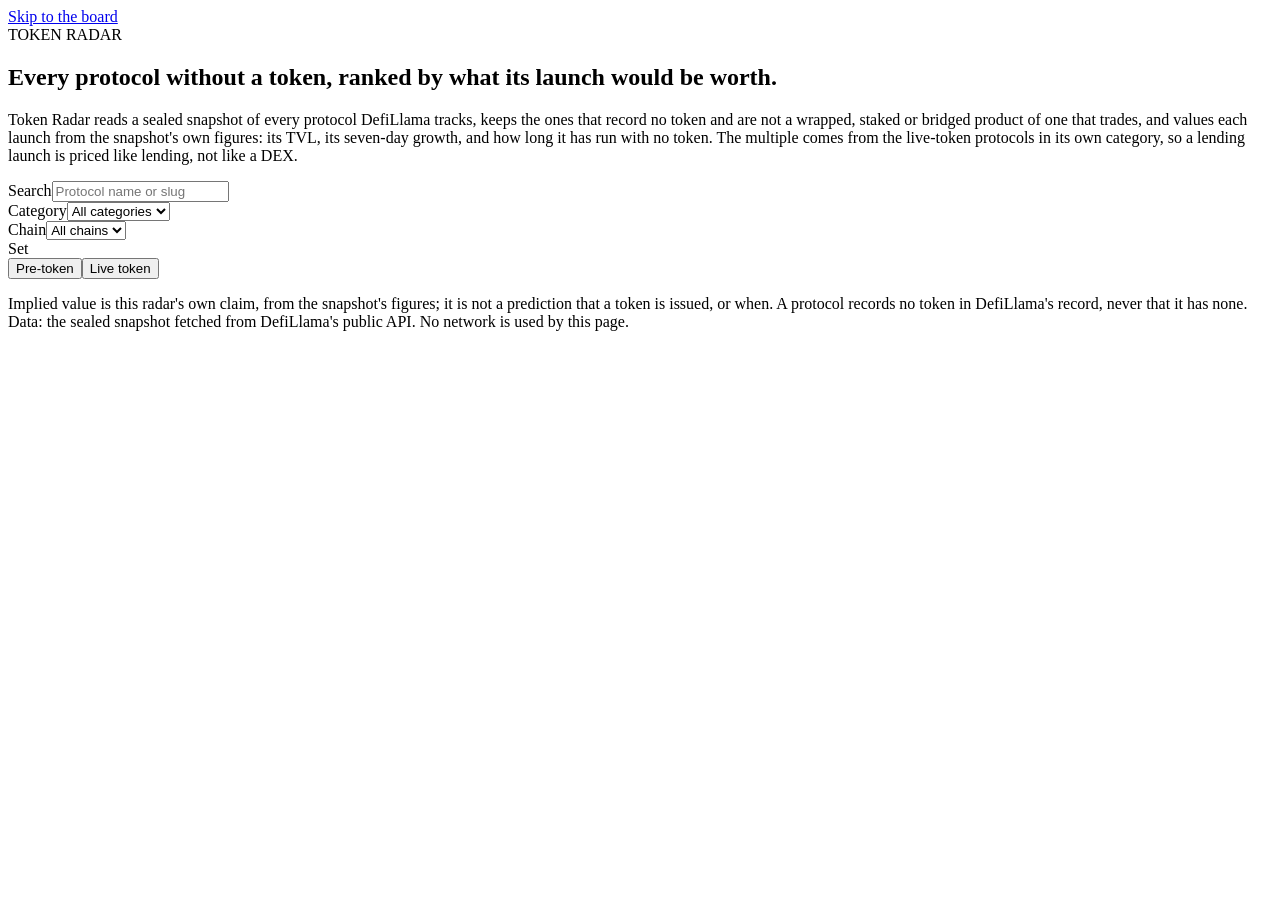
==== dashboard/index.html @ 353075a0 "Token Radar entry: dashboard/index.html" ====
<!doctype html>
<html lang="en">
<head>
<meta charset="utf-8">
<meta name="viewport" content="width=device-width, initial-scale=1">
<title>Token Radar — pre-token protocols, ranked by implied value</title>
<link rel="stylesheet" href="app.css">
</head>
<body>
<a class="skip" href="#board">Skip to the board</a>
<div class="shell">
  <header class="top">
    <div class="brand"><span class="mark" aria-hidden="true"></span><span class="brand-name">TOKEN&nbsp;RADAR</span></div>
    <div class="top-meta" id="top-meta"></div>
  </header>
  <section class="lede">
    <div>
      <h1>Every protocol without a token, ranked by what its launch would be worth.</h1>
      <p>Token Radar reads a sealed snapshot of every protocol DefiLlama tracks, keeps the ones that record no token and are not a wrapped, staked or bridged product of one that trades, and values each launch from the snapshot's own figures: its TVL, its seven-day growth, and how long it has run with no token. The multiple comes from the live-token protocols in its own category, so a lending launch is priced like lending, not like a DEX.</p>
    </div>
    <div class="facts" id="facts"></div>
  </section>
  <section class="model" id="model" aria-label="How the value is worked out"></section>
  <div class="controls" id="controls">
    <div class="field"><label for="q">Search</label><input id="q" type="search" placeholder="Protocol name or slug" autocomplete="off"></div>
    <div class="field"><label for="category">Category</label><select id="category"><option value="all">All categories</option></select></div>
    <div class="field"><label for="chain">Chain</label><select id="chain"><option value="all">All chains</option></select></div>
    <div class="field"><label for="set">Set</label><div class="tabs" role="group" aria-label="Set"><button type="button" data-set="pre-token" aria-pressed="true">Pre-token</button><button type="button" data-set="live" aria-pressed="false">Live token</button></div></div>
    <span class="count" id="count"></span>
  </div>
  <main class="panel" id="board" tabindex="-1">
    <div class="table-wrap"><table id="table">
      <thead><tr id="head-row"></tr></thead>
      <tbody id="rows"></tbody>
    </table></div>
    <div class="empty" id="empty" hidden><h2>No protocol matches</h2><p>Loosen the search or the filters.</p><button class="button primary" type="button" id="clear">Clear the filters</button></div>
  </main>
  <section class="model" id="comps" aria-label="The comps behind the multiples"></section>
  <footer class="foot"><p>Implied value is this radar's own claim, from the snapshot's figures; it is not a prediction that a token is issued, or when. A protocol records no token in DefiLlama's record, never that it has none. Data: the sealed snapshot fetched from DefiLlama's public API. No network is used by this page.</p></footer>
</div>
<aside class="detail" id="detail" hidden aria-label="Protocol detail"></aside>
<script src="../data.js"></script>
<script src="app.js"></script>
</body>
</html>
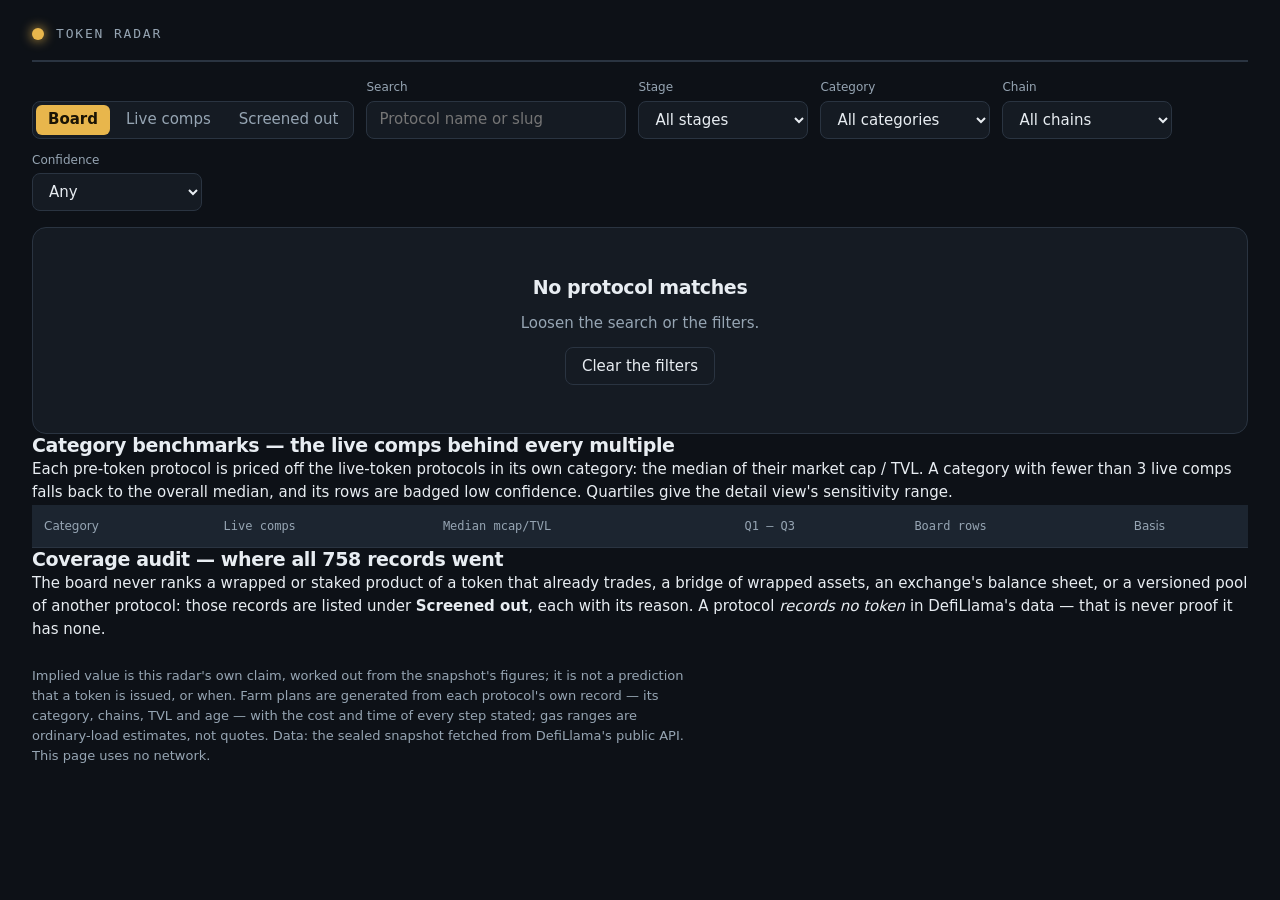
==== commit a1120920: "Token Radar entry: dashboard/index.html" ====
--- a/dashboard/index.html
+++ b/dashboard/index.html
@@ -3,42 +3,61 @@
 <head>
 <meta charset="utf-8">
 <meta name="viewport" content="width=device-width, initial-scale=1">
-<title>Token Radar — pre-token protocols, ranked by implied value</title>
+<title>Token Radar — every pre-token protocol, ranked by implied value</title>
 <link rel="stylesheet" href="app.css">
 </head>
 <body>
-<a class="skip" href="#board">Skip to the board</a>
 <div class="shell">
   <header class="top">
-    <div class="brand"><span class="mark" aria-hidden="true"></span><span class="brand-name">TOKEN&nbsp;RADAR</span></div>
+    <div class="brand"><span class="mark" aria-hidden="true"></span><span class="brand-name">TOKEN&nbsp;RADAR</span><span class="ver" id="ver"></span></div>
     <div class="top-meta" id="top-meta"></div>
   </header>
-  <section class="lede">
-    <div>
-      <h1>Every protocol without a token, ranked by what its launch would be worth.</h1>
-      <p>Token Radar reads a sealed snapshot of every protocol DefiLlama tracks, keeps the ones that record no token and are not a wrapped, staked or bridged product of one that trades, and values each launch from the snapshot's own figures: its TVL, its seven-day growth, and how long it has run with no token. The multiple comes from the live-token protocols in its own category, so a lending launch is priced like lending, not like a DEX.</p>
+
+  <section class="kpis" id="kpis" aria-label="Coverage and totals"></section>
+
+  <section class="modelstrip" id="modelstrip" aria-label="How the value is worked out"></section>
+
+  <section class="alerts" id="alerts" aria-label="Radar alerts"></section>
+
+  <div class="controls" id="controls">
+    <div class="tabs" role="group" aria-label="View">
+      <button type="button" data-view="board" aria-pressed="true">Board</button>
+      <button type="button" data-view="live" aria-pressed="false">Live comps</button>
+      <button type="button" data-view="screened" aria-pressed="false">Screened out</button>
     </div>
-    <div class="facts" id="facts"></div>
-  </section>
-  <section class="model" id="model" aria-label="How the value is worked out"></section>
-  <div class="controls" id="controls">
-    <div class="field"><label for="q">Search</label><input id="q" type="search" placeholder="Protocol name or slug" autocomplete="off"></div>
+    <div class="field grow"><label for="q">Search</label><input id="q" type="search" placeholder="Protocol name or slug" autocomplete="off"></div>
+    <div class="field"><label for="stage">Stage</label><select id="stage"><option value="all">All stages</option><option value="watchlist">Watchlist</option><option value="early">Early</option></select></div>
     <div class="field"><label for="category">Category</label><select id="category"><option value="all">All categories</option></select></div>
     <div class="field"><label for="chain">Chain</label><select id="chain"><option value="all">All chains</option></select></div>
-    <div class="field"><label for="set">Set</label><div class="tabs" role="group" aria-label="Set"><button type="button" data-set="pre-token" aria-pressed="true">Pre-token</button><button type="button" data-set="live" aria-pressed="false">Live token</button></div></div>
+    <div class="field"><label for="conf">Confidence</label><select id="conf"><option value="all">Any</option><option value="high">High</option><option value="medium">Medium</option><option value="low">Low</option></select></div>
     <span class="count" id="count"></span>
   </div>
-  <main class="panel" id="board" tabindex="-1">
+
+  <main class="panel" id="board-panel">
     <div class="table-wrap"><table id="table">
       <thead><tr id="head-row"></tr></thead>
       <tbody id="rows"></tbody>
     </table></div>
-    <div class="empty" id="empty" hidden><h2>No protocol matches</h2><p>Loosen the search or the filters.</p><button class="button primary" type="button" id="clear">Clear the filters</button></div>
+    <div class="empty" id="empty" hidden><h2>No protocol matches</h2><p>Loosen the search or the filters.</p><button class="button" type="button" id="clear">Clear the filters</button></div>
   </main>
-  <section class="model" id="comps" aria-label="The comps behind the multiples"></section>
-  <footer class="foot"><p>Implied value is this radar's own claim, from the snapshot's figures; it is not a prediction that a token is issued, or when. A protocol records no token in DefiLlama's record, never that it has none. Data: the sealed snapshot fetched from DefiLlama's public API. No network is used by this page.</p></footer>
+
+  <section class="below">
+    <div class="card" id="comps-card">
+      <h2>Category benchmarks — the live comps behind every multiple</h2>
+      <p class="note">Each pre-token protocol is priced off the live-token protocols in its own category: the median of their market cap / TVL. A category with fewer than 3 live comps falls back to the overall median, and its rows are badged low confidence. Quartiles give the detail view's sensitivity range.</p>
+      <div class="table-wrap"><table id="comps-table"><thead><tr><th>Category</th><th class="num">Live comps</th><th class="num">Median mcap/TVL</th><th class="num">Q1 – Q3</th><th class="num">Board rows</th><th>Basis</th></tr></thead><tbody id="comps-rows"></tbody></table></div>
+    </div>
+    <div class="card" id="audit-card">
+      <h2>Coverage audit — where all 758 records went</h2>
+      <p class="note" id="audit-note"></p>
+      <p class="note">The board never ranks a wrapped or staked product of a token that already trades, a bridge of wrapped assets, an exchange's balance sheet, or a versioned pool of another protocol: those records are listed under <b>Screened out</b>, each with its reason. A protocol <i>records no token</i> in DefiLlama's data — that is never proof it has none.</p>
+    </div>
+  </section>
+
+  <footer class="foot"><p>Implied value is this radar's own claim, worked out from the snapshot's figures; it is not a prediction that a token is issued, or when. Farm plans are generated from each protocol's own record — its category, chains, TVL and age — with the cost and time of every step stated; gas ranges are ordinary-load estimates, not quotes. Data: the sealed snapshot fetched from DefiLlama's public API. This page uses no network.</p></footer>
 </div>
 <aside class="detail" id="detail" hidden aria-label="Protocol detail"></aside>
+<div class="scrim" id="scrim" hidden></div>
 <script src="../data.js"></script>
 <script src="app.js"></script>
 </body>
--- a/dashboard/app.css
+++ b/dashboard/app.css
@@ -0,0 +1,117 @@
+/* Token Radar's theme: a dark desk. Four palette values, two radii, two families; everything else
+   is spacing, a hairline and a type step. */
+:root {
+  --canvas: #0d1117;
+  --surface: #151b23;
+  --surface-2: #1c2530;
+  --ink: #e8edf2;
+  --muted: #96a5b3;
+  --border: #2a3441;
+  --accent: #e8b64c;
+  --accent-ink: #1a1405;
+  --green: #3fb27f;
+  --red: #e0655a;
+  --radius-control: 8px;
+  --radius-panel: 14px;
+  --font-body: system-ui, -apple-system, "Segoe UI", sans-serif;
+  --font-num: ui-monospace, "SF Mono", Menlo, Consolas, monospace;
+  --s1: 4px; --s2: 8px; --s3: 12px; --s4: 16px; --s5: 24px; --s6: 32px; --s7: 48px;
+}
+* { box-sizing: border-box; }
+html { color-scheme: dark; }
+body { margin: 0; background: var(--canvas); color: var(--ink); font: 400 15px/1.55 var(--font-body); text-wrap: pretty; }
+h1, h2, h3 { margin: 0; letter-spacing: -0.02em; text-wrap: balance; }
+h1 { font-size: clamp(26px, 4vw, 36px); line-height: 1.12; font-weight: 650; }
+h2 { font-size: 19px; line-height: 1.25; font-weight: 600; }
+h3 { font-size: 15px; line-height: 1.3; font-weight: 600; }
+p { margin: 0; }
+button, input, select { font: inherit; color: inherit; }
+button { cursor: pointer; }
+a { color: var(--accent); }
+.skip { position: absolute; left: -9999px; top: 0; padding: var(--s2) var(--s4); background: var(--surface); border: 1px solid var(--border); z-index: 30; }
+.skip:focus { left: var(--s4); top: var(--s4); }
+:focus-visible { outline: 2px solid var(--accent); outline-offset: 2px; }
+.shell { max-width: 1280px; margin: 0 auto; padding: var(--s5) var(--s6) var(--s7); }
+.top { display: flex; align-items: flex-start; justify-content: space-between; gap: var(--s5); padding-bottom: var(--s4); border-bottom: 1px solid var(--border); }
+.brand { display: flex; align-items: center; gap: var(--s3); }
+.mark { width: 12px; height: 12px; border-radius: 50%; background: var(--accent); flex: none; box-shadow: 0 0 12px var(--accent); }
+.brand-name { font-family: var(--font-num); font-size: 13px; letter-spacing: 0.14em; color: var(--muted); }
+.top-meta { display: flex; flex-wrap: wrap; gap: var(--s2) var(--s4); justify-content: flex-end; color: var(--muted); font-size: 13px; }
+.top-meta span { white-space: nowrap; }
+.top-meta b { color: var(--ink); font-weight: 600; }
+.lede { display: grid; grid-template-columns: minmax(0, 1.4fr) minmax(280px, 0.6fr); gap: var(--s6); padding: var(--s6) 0 var(--s5); }
+.lede p { color: var(--muted); max-width: 62ch; margin-top: var(--s3); font-size: 15.5px; }
+.facts { display: grid; gap: var(--s2); align-content: start; border-left: 1px solid var(--border); padding-left: var(--s5); }
+.fact { display: flex; align-items: baseline; justify-content: space-between; gap: var(--s3); }
+.fact b { font-family: var(--font-num); font-size: 16px; font-weight: 600; color: var(--ink); }
+.fact span { color: var(--muted); font-size: 13px; }
+.controls { display: flex; flex-wrap: wrap; align-items: end; gap: var(--s3); padding: var(--s4) 0; border-top: 1px solid var(--border); }
+.field { display: grid; gap: var(--s1); }
+.field label { color: var(--muted); font-size: 12px; }
+.field input, .field select { min-height: 38px; padding: 0 var(--s3); border: 1px solid var(--border); border-radius: var(--radius-control); background: var(--surface); min-width: 170px; }
+.field input:focus, .field select:focus { border-color: var(--accent); outline: none; }
+.field input { min-width: 260px; }
+.tabs { display: flex; gap: var(--s1); padding: 3px; border: 1px solid var(--border); border-radius: var(--radius-control); background: var(--surface); }
+.tabs button { min-height: 30px; padding: 0 var(--s3); border: 0; border-radius: 6px; background: transparent; color: var(--muted); }
+.tabs button[aria-pressed="true"] { background: var(--accent); color: var(--accent-ink); font-weight: 600; }
+.count { margin-left: auto; color: var(--muted); font-size: 13px; align-self: center; }
+.panel { background: var(--surface); border: 1px solid var(--border); border-radius: var(--radius-panel); overflow: hidden; }
+.table-wrap { overflow-x: auto; }
+table { width: 100%; border-collapse: collapse; font-size: 14px; }
+th, td { padding: var(--s3); border-bottom: 1px solid var(--border); text-align: left; vertical-align: middle; }
+th { color: var(--muted); font-size: 12px; font-weight: 500; white-space: nowrap; background: var(--surface-2); }
+th button { display: inline-flex; align-items: center; gap: var(--s1); border: 0; background: none; padding: 0; color: inherit; font: inherit; }
+th button:hover { color: var(--ink); }
+tbody tr { cursor: pointer; }
+tbody tr:hover { background: var(--surface-2); }
+tbody tr[data-selected="true"] { background: #232c1e; }
+.num { font-family: var(--font-num); font-variant-numeric: tabular-nums; white-space: nowrap; }
+.name { display: grid; gap: 2px; }
+.name b { font-weight: 600; }
+.sub { color: var(--muted); font-size: 12px; }
+.pos { color: var(--green); }
+.neg { color: var(--red); }
+.bar { width: 120px; height: 6px; border-radius: 3px; background: var(--border); overflow: hidden; }
+.bar i { display: block; height: 100%; background: var(--accent); }
+.implied { display: flex; align-items: center; gap: var(--s2); }
+.pill { display: inline-block; padding: 1px 8px; border: 1px solid var(--border); border-radius: 20px; font-size: 11px; color: var(--muted); white-space: nowrap; }
+.pill.watch { border-color: var(--accent); color: var(--accent); }
+.model { margin-top: var(--s4); padding: var(--s5); display: grid; gap: var(--s3); background: var(--surface); border: 1px solid var(--border); border-radius: var(--radius-panel); }
+.model p { color: var(--muted); max-width: 80ch; }
+.formula { font-family: var(--font-num); font-size: 13px; line-height: 1.8; color: var(--muted); overflow-wrap: anywhere; background: var(--canvas); border: 1px solid var(--border); border-radius: var(--radius-control); padding: var(--s3) var(--s4); }
+.formula b { color: var(--accent); font-weight: 600; }
+.comps-table { width: 100%; border-collapse: collapse; font-size: 13px; }
+.comps-table th, .comps-table td { padding: var(--s2) var(--s3); }
+.comps-table th { background: transparent; }
+.empty { padding: var(--s7) var(--s5); text-align: center; display: grid; gap: var(--s3); justify-items: center; }
+.empty p { color: var(--muted); }
+.button { min-height: 38px; padding: 0 var(--s4); border: 1px solid var(--border); border-radius: var(--radius-control); background: var(--surface); }
+.button.primary { background: var(--accent); border-color: var(--accent); color: var(--accent-ink); font-weight: 600; }
+.foot { margin-top: var(--s5); color: var(--muted); font-size: 13px; max-width: 80ch; }
+.detail { position: fixed; top: 0; right: 0; bottom: 0; width: min(560px, 94vw); z-index: 20; background: var(--surface); border-left: 1px solid var(--border); padding: var(--s5); overflow-y: auto; box-shadow: -24px 0 48px rgba(0,0,0,0.45); }
+.detail[hidden] { display: none; }
+.detail-head { display: flex; align-items: start; justify-content: space-between; gap: var(--s4); }
+.detail-head > div { min-width: 0; }
+.detail-head .sub { overflow-wrap: anywhere; }
+.close { flex: none; min-width: 34px; min-height: 34px; padding: 0 var(--s2); white-space: nowrap; border: 1px solid var(--border); border-radius: var(--radius-control); background: var(--surface-2); }
+.detail h2 { margin-top: var(--s1); }
+.detail .sub { margin-top: var(--s1); }
+.detail-section { margin-top: var(--s5); padding-top: var(--s4); border-top: 1px solid var(--border); }
+.detail-section h3 { margin-bottom: var(--s2); }
+.detail-section p { color: var(--muted); font-size: 14px; }
+.equation { display: grid; gap: var(--s2); font-family: var(--font-num); font-size: 13px; }
+.equation div { display: flex; justify-content: space-between; gap: var(--s3); }
+.equation span { color: var(--muted); }
+.steps { margin: 0; padding-left: var(--s5); display: grid; gap: var(--s3); }
+.steps li { padding-left: var(--s1); }
+.steps b { display: block; font-weight: 500; }
+.cost { color: var(--muted); font-size: 12px; font-family: var(--font-num); }
+@media (max-width: 900px) {
+  .shell { padding: var(--s4); }
+  .lede { grid-template-columns: 1fr; gap: var(--s4); }
+  .facts { border-left: 0; border-top: 1px solid var(--border); padding-left: 0; padding-top: var(--s4); }
+  .field input { min-width: 0; width: 100%; }
+}
+@media (prefers-reduced-motion: reduce) {
+  *, *::before, *::after { transition-duration: 0.01ms !important; animation-duration: 0.01ms !important; }
+}
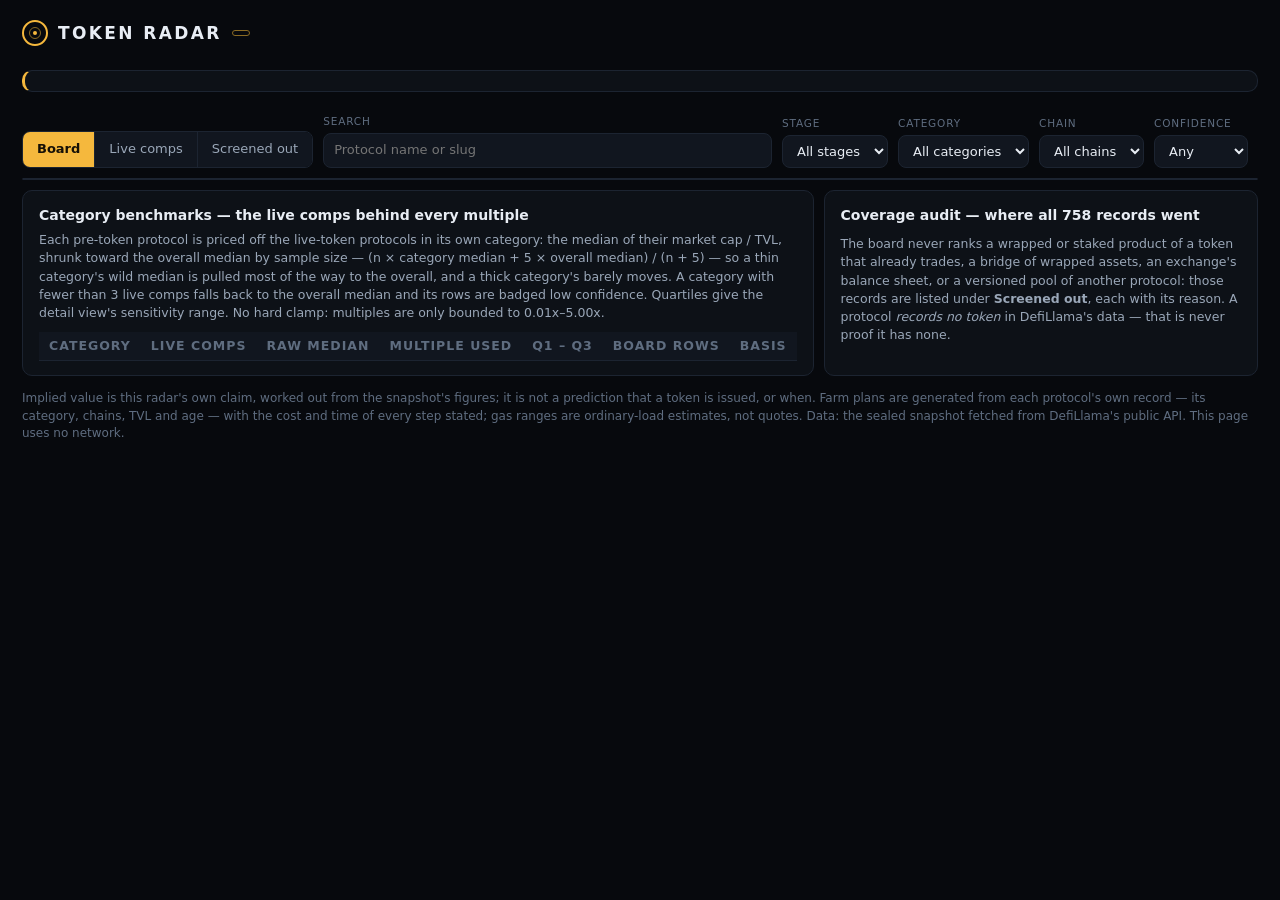
==== commit 1a831a2a: "Token Radar entry: dashboard/index.html" ====
--- a/dashboard/index.html
+++ b/dashboard/index.html
@@ -16,6 +16,8 @@
   <section class="kpis" id="kpis" aria-label="Coverage and totals"></section>
 
   <section class="modelstrip" id="modelstrip" aria-label="How the value is worked out"></section>
+
+  <section class="worked" id="worked" aria-label="Worked example for the top-ranked protocol"></section>
 
   <section class="alerts" id="alerts" aria-label="Radar alerts"></section>
 
@@ -44,13 +46,14 @@
   <section class="below">
     <div class="card" id="comps-card">
       <h2>Category benchmarks — the live comps behind every multiple</h2>
-      <p class="note">Each pre-token protocol is priced off the live-token protocols in its own category: the median of their market cap / TVL. A category with fewer than 3 live comps falls back to the overall median, and its rows are badged low confidence. Quartiles give the detail view's sensitivity range.</p>
-      <div class="table-wrap"><table id="comps-table"><thead><tr><th>Category</th><th class="num">Live comps</th><th class="num">Median mcap/TVL</th><th class="num">Q1 – Q3</th><th class="num">Board rows</th><th>Basis</th></tr></thead><tbody id="comps-rows"></tbody></table></div>
+      <p class="note">Each pre-token protocol is priced off the live-token protocols in its own category: the median of their market cap / TVL, shrunk toward the overall median by sample size — (n &times; category median + 5 &times; overall median) / (n + 5) — so a thin category's wild median is pulled most of the way to the overall, and a thick category's barely moves. A category with fewer than 3 live comps falls back to the overall median and its rows are badged low confidence. Quartiles give the detail view's sensitivity range. No hard clamp: multiples are only bounded to 0.01x–5.00x.</p>
+      <div class="table-wrap"><table id="comps-table"><thead><tr><th>Category</th><th class="num">Live comps</th><th class="num">Raw median</th><th class="num">Multiple used</th><th class="num">Q1 – Q3</th><th class="num">Board rows</th><th>Basis</th></tr></thead><tbody id="comps-rows"></tbody></table></div>
     </div>
     <div class="card" id="audit-card">
       <h2>Coverage audit — where all 758 records went</h2>
       <p class="note" id="audit-note"></p>
       <p class="note">The board never ranks a wrapped or staked product of a token that already trades, a bridge of wrapped assets, an exchange's balance sheet, or a versioned pool of another protocol: those records are listed under <b>Screened out</b>, each with its reason. A protocol <i>records no token</i> in DefiLlama's data — that is never proof it has none.</p>
+      <p class="note" id="coverage-note"></p>
     </div>
   </section>
 
--- a/dashboard/app.css
+++ b/dashboard/app.css
@@ -1,117 +1,182 @@
-/* Token Radar's theme: a dark desk. Four palette values, two radii, two families; everything else
-   is spacing, a hairline and a type step. */
+/* Token Radar — a dark terminal theme. One accent (amber) for value and stage, green/red only for
+   movement, cyan only for confidence-high. 8px spacing grid, tabular numerals everywhere money shows. */
 :root {
-  --canvas: #0d1117;
-  --surface: #151b23;
-  --surface-2: #1c2530;
-  --ink: #e8edf2;
-  --muted: #96a5b3;
-  --border: #2a3441;
-  --accent: #e8b64c;
-  --accent-ink: #1a1405;
-  --green: #3fb27f;
-  --red: #e0655a;
-  --radius-control: 8px;
-  --radius-panel: 14px;
-  --font-body: system-ui, -apple-system, "Segoe UI", sans-serif;
-  --font-num: ui-monospace, "SF Mono", Menlo, Consolas, monospace;
-  --s1: 4px; --s2: 8px; --s3: 12px; --s4: 16px; --s5: 24px; --s6: 32px; --s7: 48px;
+  --bg: #07090d;
+  --panel: #0d1117;
+  --panel-2: #11161f;
+  --line: #1c2431;
+  --line-soft: #151c26;
+  --ink: #e8edf4;
+  --ink-2: #9aa7b8;
+  --ink-3: #5f6d80;
+  --amber: #f5b83d;
+  --amber-dim: #8a6a24;
+  --green: #3ecf8e;
+  --red: #f26d6d;
+  --cyan: #43c6d8;
+  --violet: #a78bfa;
+  --radius: 10px;
+  --font: "Inter", "Segoe UI", system-ui, -apple-system, "Helvetica Neue", Arial, sans-serif;
+  --mono: "JetBrains Mono", "SF Mono", ui-monospace, "Cascadia Mono", Consolas, monospace;
 }
 * { box-sizing: border-box; }
-html { color-scheme: dark; }
-body { margin: 0; background: var(--canvas); color: var(--ink); font: 400 15px/1.55 var(--font-body); text-wrap: pretty; }
-h1, h2, h3 { margin: 0; letter-spacing: -0.02em; text-wrap: balance; }
-h1 { font-size: clamp(26px, 4vw, 36px); line-height: 1.12; font-weight: 650; }
-h2 { font-size: 19px; line-height: 1.25; font-weight: 600; }
-h3 { font-size: 15px; line-height: 1.3; font-weight: 600; }
-p { margin: 0; }
-button, input, select { font: inherit; color: inherit; }
-button { cursor: pointer; }
-a { color: var(--accent); }
-.skip { position: absolute; left: -9999px; top: 0; padding: var(--s2) var(--s4); background: var(--surface); border: 1px solid var(--border); z-index: 30; }
-.skip:focus { left: var(--s4); top: var(--s4); }
-:focus-visible { outline: 2px solid var(--accent); outline-offset: 2px; }
-.shell { max-width: 1280px; margin: 0 auto; padding: var(--s5) var(--s6) var(--s7); }
-.top { display: flex; align-items: flex-start; justify-content: space-between; gap: var(--s5); padding-bottom: var(--s4); border-bottom: 1px solid var(--border); }
-.brand { display: flex; align-items: center; gap: var(--s3); }
-.mark { width: 12px; height: 12px; border-radius: 50%; background: var(--accent); flex: none; box-shadow: 0 0 12px var(--accent); }
-.brand-name { font-family: var(--font-num); font-size: 13px; letter-spacing: 0.14em; color: var(--muted); }
-.top-meta { display: flex; flex-wrap: wrap; gap: var(--s2) var(--s4); justify-content: flex-end; color: var(--muted); font-size: 13px; }
-.top-meta span { white-space: nowrap; }
+html, body { margin: 0; padding: 0; }
+body {
+  background: var(--bg);
+  color: var(--ink);
+  font-family: var(--font);
+  font-size: 14px;
+  line-height: 1.45;
+  -webkit-font-smoothing: antialiased;
+}
+.shell { max-width: 1560px; margin: 0 auto; padding: 18px 22px 30px; }
+
+/* header */
+.top { display: flex; align-items: center; justify-content: space-between; gap: 16px; padding: 2px 0 14px; }
+.brand { display: flex; align-items: center; gap: 10px; }
+.mark { width: 26px; height: 26px; border-radius: 50%; border: 2px solid var(--amber); position: relative; flex: none; }
+.mark::before { content: ""; position: absolute; inset: 5px; border-radius: 50%; border: 1px solid var(--amber-dim); }
+.mark::after { content: ""; position: absolute; left: 50%; top: 50%; width: 4px; height: 4px; margin: -2px; border-radius: 50%; background: var(--amber); }
+.brand-name { font-weight: 800; letter-spacing: 0.14em; font-size: 17px; }
+.ver { font-family: var(--mono); font-size: 11px; color: var(--amber); border: 1px solid var(--amber-dim); border-radius: 20px; padding: 2px 8px; }
+.top-meta { font-family: var(--mono); font-size: 11.5px; color: var(--ink-2); text-align: right; }
 .top-meta b { color: var(--ink); font-weight: 600; }
-.lede { display: grid; grid-template-columns: minmax(0, 1.4fr) minmax(280px, 0.6fr); gap: var(--s6); padding: var(--s6) 0 var(--s5); }
-.lede p { color: var(--muted); max-width: 62ch; margin-top: var(--s3); font-size: 15.5px; }
-.facts { display: grid; gap: var(--s2); align-content: start; border-left: 1px solid var(--border); padding-left: var(--s5); }
-.fact { display: flex; align-items: baseline; justify-content: space-between; gap: var(--s3); }
-.fact b { font-family: var(--font-num); font-size: 16px; font-weight: 600; color: var(--ink); }
-.fact span { color: var(--muted); font-size: 13px; }
-.controls { display: flex; flex-wrap: wrap; align-items: end; gap: var(--s3); padding: var(--s4) 0; border-top: 1px solid var(--border); }
-.field { display: grid; gap: var(--s1); }
-.field label { color: var(--muted); font-size: 12px; }
-.field input, .field select { min-height: 38px; padding: 0 var(--s3); border: 1px solid var(--border); border-radius: var(--radius-control); background: var(--surface); min-width: 170px; }
-.field input:focus, .field select:focus { border-color: var(--accent); outline: none; }
-.field input { min-width: 260px; }
-.tabs { display: flex; gap: var(--s1); padding: 3px; border: 1px solid var(--border); border-radius: var(--radius-control); background: var(--surface); }
-.tabs button { min-height: 30px; padding: 0 var(--s3); border: 0; border-radius: 6px; background: transparent; color: var(--muted); }
-.tabs button[aria-pressed="true"] { background: var(--accent); color: var(--accent-ink); font-weight: 600; }
-.count { margin-left: auto; color: var(--muted); font-size: 13px; align-self: center; }
-.panel { background: var(--surface); border: 1px solid var(--border); border-radius: var(--radius-panel); overflow: hidden; }
+
+/* KPI strip */
+.kpis { display: grid; grid-template-columns: repeat(6, 1fr); gap: 10px; margin-bottom: 10px; }
+.kpi { background: linear-gradient(180deg, var(--panel-2), var(--panel)); border: 1px solid var(--line); border-radius: var(--radius); padding: 10px 14px 9px; }
+.kpi .k-label { font-size: 10.5px; letter-spacing: 0.09em; text-transform: uppercase; color: var(--ink-3); white-space: nowrap; }
+.kpi .k-value { font-family: var(--mono); font-size: 21px; font-weight: 700; margin-top: 2px; font-variant-numeric: tabular-nums; }
+.kpi .k-sub { font-size: 11px; color: var(--ink-2); margin-top: 1px; white-space: nowrap; overflow: hidden; text-overflow: ellipsis; }
+.kpi.hot .k-value { color: var(--amber); }
+
+/* model strip */
+.modelstrip {
+  border: 1px solid var(--line); border-left: 3px solid var(--amber); border-radius: var(--radius);
+  background: var(--panel); padding: 10px 16px; margin-bottom: 10px;
+  display: flex; align-items: center; gap: 18px; flex-wrap: wrap;
+}
+.modelstrip .formula { font-family: var(--mono); font-size: 13.5px; color: var(--ink); }
+.modelstrip .formula b { color: var(--amber); font-weight: 700; }
+.modelstrip .explain { font-size: 12px; color: var(--ink-2); flex: 1; min-width: 320px; }
+
+/* alerts */
+.alerts { display: grid; grid-template-columns: repeat(3, 1fr); gap: 10px; margin-bottom: 12px; }
+.alert { background: var(--panel); border: 1px solid var(--line); border-radius: var(--radius); padding: 9px 14px 7px; }
+.alert h3 { margin: 0 0 6px; font-size: 10.5px; letter-spacing: 0.09em; text-transform: uppercase; color: var(--ink-3); font-weight: 700; }
+.alert ul { list-style: none; margin: 0; padding: 0; }
+.alert li { display: flex; justify-content: space-between; gap: 10px; padding: 2.5px 0; border-top: 1px solid var(--line-soft); font-size: 12.5px; }
+.alert li:first-child { border-top: 0; }
+.alert li button { all: unset; cursor: pointer; color: var(--ink); font: inherit; white-space: nowrap; overflow: hidden; text-overflow: ellipsis; }
+.alert li button:hover { color: var(--amber); }
+.alert .a-val { font-family: var(--mono); font-variant-numeric: tabular-nums; white-space: nowrap; }
+.up { color: var(--green); } .down { color: var(--red); }
+
+/* controls */
+.controls { display: flex; align-items: flex-end; gap: 10px; flex-wrap: wrap; margin-bottom: 10px; }
+.controls .field { display: flex; flex-direction: column; gap: 4px; }
+.controls .field.grow { flex: 1; min-width: 170px; }
+.controls label { font-size: 10.5px; letter-spacing: 0.08em; text-transform: uppercase; color: var(--ink-3); }
+.controls input, .controls select {
+  background: var(--panel-2); color: var(--ink); border: 1px solid var(--line); border-radius: 8px;
+  padding: 7px 10px; font: inherit; font-size: 13px; outline: none;
+}
+.controls input:focus, .controls select:focus { border-color: var(--amber-dim); }
+.tabs { display: flex; border: 1px solid var(--line); border-radius: 8px; overflow: hidden; }
+.tabs button {
+  all: unset; cursor: pointer; padding: 8px 14px; font-size: 13px; color: var(--ink-2); background: var(--panel-2);
+  border-left: 1px solid var(--line);
+}
+.tabs button:first-child { border-left: 0; }
+.tabs button[aria-pressed="true"] { background: var(--amber); color: #161006; font-weight: 700; }
+.count { font-family: var(--mono); font-size: 12px; color: var(--ink-2); padding-bottom: 9px; margin-left: auto; }
+
+/* table */
+.panel { background: var(--panel); border: 1px solid var(--line); border-radius: var(--radius); overflow: hidden; }
 .table-wrap { overflow-x: auto; }
-table { width: 100%; border-collapse: collapse; font-size: 14px; }
-th, td { padding: var(--s3); border-bottom: 1px solid var(--border); text-align: left; vertical-align: middle; }
-th { color: var(--muted); font-size: 12px; font-weight: 500; white-space: nowrap; background: var(--surface-2); }
-th button { display: inline-flex; align-items: center; gap: var(--s1); border: 0; background: none; padding: 0; color: inherit; font: inherit; }
-th button:hover { color: var(--ink); }
-tbody tr { cursor: pointer; }
-tbody tr:hover { background: var(--surface-2); }
-tbody tr[data-selected="true"] { background: #232c1e; }
-.num { font-family: var(--font-num); font-variant-numeric: tabular-nums; white-space: nowrap; }
-.name { display: grid; gap: 2px; }
-.name b { font-weight: 600; }
-.sub { color: var(--muted); font-size: 12px; }
-.pos { color: var(--green); }
-.neg { color: var(--red); }
-.bar { width: 120px; height: 6px; border-radius: 3px; background: var(--border); overflow: hidden; }
-.bar i { display: block; height: 100%; background: var(--accent); }
-.implied { display: flex; align-items: center; gap: var(--s2); }
-.pill { display: inline-block; padding: 1px 8px; border: 1px solid var(--border); border-radius: 20px; font-size: 11px; color: var(--muted); white-space: nowrap; }
-.pill.watch { border-color: var(--accent); color: var(--accent); }
-.model { margin-top: var(--s4); padding: var(--s5); display: grid; gap: var(--s3); background: var(--surface); border: 1px solid var(--border); border-radius: var(--radius-panel); }
-.model p { color: var(--muted); max-width: 80ch; }
-.formula { font-family: var(--font-num); font-size: 13px; line-height: 1.8; color: var(--muted); overflow-wrap: anywhere; background: var(--canvas); border: 1px solid var(--border); border-radius: var(--radius-control); padding: var(--s3) var(--s4); }
-.formula b { color: var(--accent); font-weight: 600; }
-.comps-table { width: 100%; border-collapse: collapse; font-size: 13px; }
-.comps-table th, .comps-table td { padding: var(--s2) var(--s3); }
-.comps-table th { background: transparent; }
-.empty { padding: var(--s7) var(--s5); text-align: center; display: grid; gap: var(--s3); justify-items: center; }
-.empty p { color: var(--muted); }
-.button { min-height: 38px; padding: 0 var(--s4); border: 1px solid var(--border); border-radius: var(--radius-control); background: var(--surface); }
-.button.primary { background: var(--accent); border-color: var(--accent); color: var(--accent-ink); font-weight: 600; }
-.foot { margin-top: var(--s5); color: var(--muted); font-size: 13px; max-width: 80ch; }
-.detail { position: fixed; top: 0; right: 0; bottom: 0; width: min(560px, 94vw); z-index: 20; background: var(--surface); border-left: 1px solid var(--border); padding: var(--s5); overflow-y: auto; box-shadow: -24px 0 48px rgba(0,0,0,0.45); }
-.detail[hidden] { display: none; }
-.detail-head { display: flex; align-items: start; justify-content: space-between; gap: var(--s4); }
-.detail-head > div { min-width: 0; }
-.detail-head .sub { overflow-wrap: anywhere; }
-.close { flex: none; min-width: 34px; min-height: 34px; padding: 0 var(--s2); white-space: nowrap; border: 1px solid var(--border); border-radius: var(--radius-control); background: var(--surface-2); }
-.detail h2 { margin-top: var(--s1); }
-.detail .sub { margin-top: var(--s1); }
-.detail-section { margin-top: var(--s5); padding-top: var(--s4); border-top: 1px solid var(--border); }
-.detail-section h3 { margin-bottom: var(--s2); }
-.detail-section p { color: var(--muted); font-size: 14px; }
-.equation { display: grid; gap: var(--s2); font-family: var(--font-num); font-size: 13px; }
-.equation div { display: flex; justify-content: space-between; gap: var(--s3); }
-.equation span { color: var(--muted); }
-.steps { margin: 0; padding-left: var(--s5); display: grid; gap: var(--s3); }
-.steps li { padding-left: var(--s1); }
-.steps b { display: block; font-weight: 500; }
-.cost { color: var(--muted); font-size: 12px; font-family: var(--font-num); }
-@media (max-width: 900px) {
-  .shell { padding: var(--s4); }
-  .lede { grid-template-columns: 1fr; gap: var(--s4); }
-  .facts { border-left: 0; border-top: 1px solid var(--border); padding-left: 0; padding-top: var(--s4); }
-  .field input { min-width: 0; width: 100%; }
+table { border-collapse: collapse; width: 100%; }
+thead th {
+  text-align: left; font-size: 10.5px; letter-spacing: 0.08em; text-transform: uppercase; color: var(--ink-3);
+  padding: 9px 12px; border-bottom: 1px solid var(--line); background: var(--panel-2); white-space: nowrap;
 }
-@media (prefers-reduced-motion: reduce) {
-  *, *::before, *::after { transition-duration: 0.01ms !important; animation-duration: 0.01ms !important; }
+thead th.sortable { cursor: pointer; user-select: none; }
+thead th.sortable:hover { color: var(--ink); }
+thead th .arrow { color: var(--amber); font-size: 9px; }
+th.num, td.num { text-align: right; font-variant-numeric: tabular-nums; }
+tbody td { padding: 7px 12px; border-bottom: 1px solid var(--line-soft); vertical-align: middle; white-space: nowrap; }
+tbody tr.clickable { cursor: pointer; }
+tbody tr.clickable:hover { background: #131a24; }
+tbody tr.selected { background: #1a2230; box-shadow: inset 3px 0 0 var(--amber); }
+td.rank { font-family: var(--mono); color: var(--ink-2); font-size: 12.5px; }
+td .pname { font-weight: 650; font-size: 13.5px; }
+td .psub { color: var(--ink-3); font-size: 11.5px; margin-top: 1px; }
+td.money { font-family: var(--mono); font-size: 13px; }
+td .bar { display: inline-block; vertical-align: middle; height: 5px; border-radius: 3px; background: #232d3d; position: relative; width: 74px; margin-right: 8px; overflow: hidden; }
+td .bar i { position: absolute; inset: 0 auto 0 0; background: var(--amber); border-radius: 3px; }
+td .mbar { display: inline-block; vertical-align: middle; width: 52px; height: 5px; border-radius: 3px; background: #232d3d; position: relative; overflow: hidden; margin-left: 8px; }
+td .mbar i { position: absolute; top: 0; bottom: 0; border-radius: 3px; }
+td .mbar i.pos { background: var(--green); } td .mbar i.neg { background: var(--red); }
+.badge { display: inline-block; font-size: 10px; font-weight: 700; letter-spacing: 0.05em; border-radius: 20px; padding: 2px 8px; border: 1px solid; text-transform: uppercase; }
+.badge.watch { color: var(--amber); border-color: var(--amber-dim); background: rgba(245, 184, 61, 0.08); }
+.badge.early { color: var(--ink-2); border-color: var(--line); background: var(--panel-2); }
+.badge.conf-high { color: var(--cyan); border-color: #1f4c55; background: rgba(67, 198, 216, 0.07); }
+.badge.conf-medium { color: var(--violet); border-color: #3d3358; background: rgba(167, 139, 250, 0.07); }
+.badge.conf-low { color: var(--ink-3); border-color: var(--line); background: transparent; }
+.sig { font-family: var(--mono); font-size: 12.5px; }
+.sig .sbar { display: inline-block; width: 40px; height: 5px; background: #232d3d; border-radius: 3px; vertical-align: middle; margin-right: 7px; position: relative; overflow: hidden; }
+.sig .sbar i { position: absolute; inset: 0 auto 0 0; background: var(--cyan); }
+.empty { padding: 44px 20px; text-align: center; }
+.empty h2 { margin: 0 0 6px; font-size: 16px; }
+.empty p { color: var(--ink-2); margin: 0 0 14px; }
+.button { background: var(--amber); color: #161006; border: 0; border-radius: 8px; padding: 8px 16px; font: inherit; font-weight: 700; cursor: pointer; }
+
+/* below-fold cards */
+.below { display: grid; grid-template-columns: 1.35fr 1fr; gap: 10px; margin-top: 10px; }
+.card { background: var(--panel); border: 1px solid var(--line); border-radius: var(--radius); padding: 14px 16px; }
+.card h2 { margin: 0 0 6px; font-size: 14px; }
+.card .note { color: var(--ink-2); font-size: 12.5px; margin: 0 0 10px; }
+.card table td, .card table th { padding: 5px 10px; font-size: 12.5px; }
+.foot { color: var(--ink-3); font-size: 12px; margin-top: 14px; }
+.foot p { margin: 0; }
+
+/* detail drawer */
+.scrim { position: fixed; inset: 0; background: rgba(3, 5, 8, 0.62); z-index: 40; }
+.detail {
+  position: fixed; top: 0; right: 0; bottom: 0; width: 620px; max-width: 94vw; z-index: 50;
+  background: var(--panel); border-left: 1px solid var(--line); overflow-y: auto; padding: 20px 24px 30px;
+  box-shadow: -18px 0 50px rgba(0, 0, 0, 0.5);
 }
+.detail .d-top { display: flex; justify-content: space-between; align-items: flex-start; gap: 12px; }
+.detail .d-rank { font-family: var(--mono); font-size: 11.5px; color: var(--ink-2); letter-spacing: 0.06em; }
+.detail h2 { margin: 4px 0 2px; font-size: 23px; line-height: 1.15; }
+.detail .d-sub { color: var(--ink-2); font-size: 12.5px; }
+.detail .close { all: unset; cursor: pointer; border: 1px solid var(--line); border-radius: 8px; padding: 6px 12px; color: var(--ink-2); font-size: 12.5px; flex: none; }
+.detail .close:hover { color: var(--ink); border-color: var(--ink-3); }
+.detail .badges { display: flex; gap: 6px; margin: 10px 0 4px; flex-wrap: wrap; }
+.detail h3 { font-size: 11px; letter-spacing: 0.09em; text-transform: uppercase; color: var(--ink-3); margin: 20px 0 8px; }
+.detail .big { font-family: var(--mono); font-size: 31px; font-weight: 700; color: var(--amber); font-variant-numeric: tabular-nums; }
+.detail .big-sub { font-size: 12px; color: var(--ink-2); margin-top: 2px; }
+.waterfall { border: 1px solid var(--line); border-radius: var(--radius); overflow: hidden; }
+.waterfall .w-row { display: flex; justify-content: space-between; gap: 14px; padding: 7px 14px; border-bottom: 1px solid var(--line-soft); font-size: 13px; }
+.waterfall .w-row:last-child { border-bottom: 0; }
+.waterfall .w-row .w-k { color: var(--ink-2); }
+.waterfall .w-row .w-v { font-family: var(--mono); font-variant-numeric: tabular-nums; text-align: right; }
+.waterfall .w-row.total { background: var(--panel-2); font-weight: 700; }
+.waterfall .w-row.total .w-v { color: var(--amber); }
+.detail .check { font-size: 12px; color: var(--green); margin-top: 8px; font-family: var(--mono); }
+.detail table.mini { width: 100%; }
+.detail table.mini td, .detail table.mini th { padding: 5px 8px; font-size: 12.5px; white-space: normal; }
+.plan { list-style: none; margin: 0; padding: 0; counter-reset: step; }
+.plan li { display: flex; gap: 12px; padding: 9px 0; border-bottom: 1px solid var(--line-soft); }
+.plan li:last-child { border-bottom: 0; }
+.plan .n { counter-increment: step; flex: none; width: 22px; height: 22px; border-radius: 50%; background: var(--panel-2); border: 1px solid var(--line); color: var(--amber); font-family: var(--mono); font-size: 11.5px; display: flex; align-items: center; justify-content: center; margin-top: 1px; }
+.plan .n::before { content: counter(step); }
+.plan .p-text { font-size: 13px; }
+.plan .p-meta { font-family: var(--mono); font-size: 11px; color: var(--ink-3); margin-top: 3px; }
+.plan-summary { display: flex; gap: 8px; flex-wrap: wrap; margin: 10px 0 2px; }
+.chip { border: 1px solid var(--line); background: var(--panel-2); border-radius: 8px; padding: 5px 10px; font-size: 11.5px; color: var(--ink-2); }
+.chip b { color: var(--ink); font-family: var(--mono); font-weight: 600; }
+@media (max-width: 1100px) {
+  .kpis { grid-template-columns: repeat(3, 1fr); }
+  .alerts, .below { grid-template-columns: 1fr; }
+}
